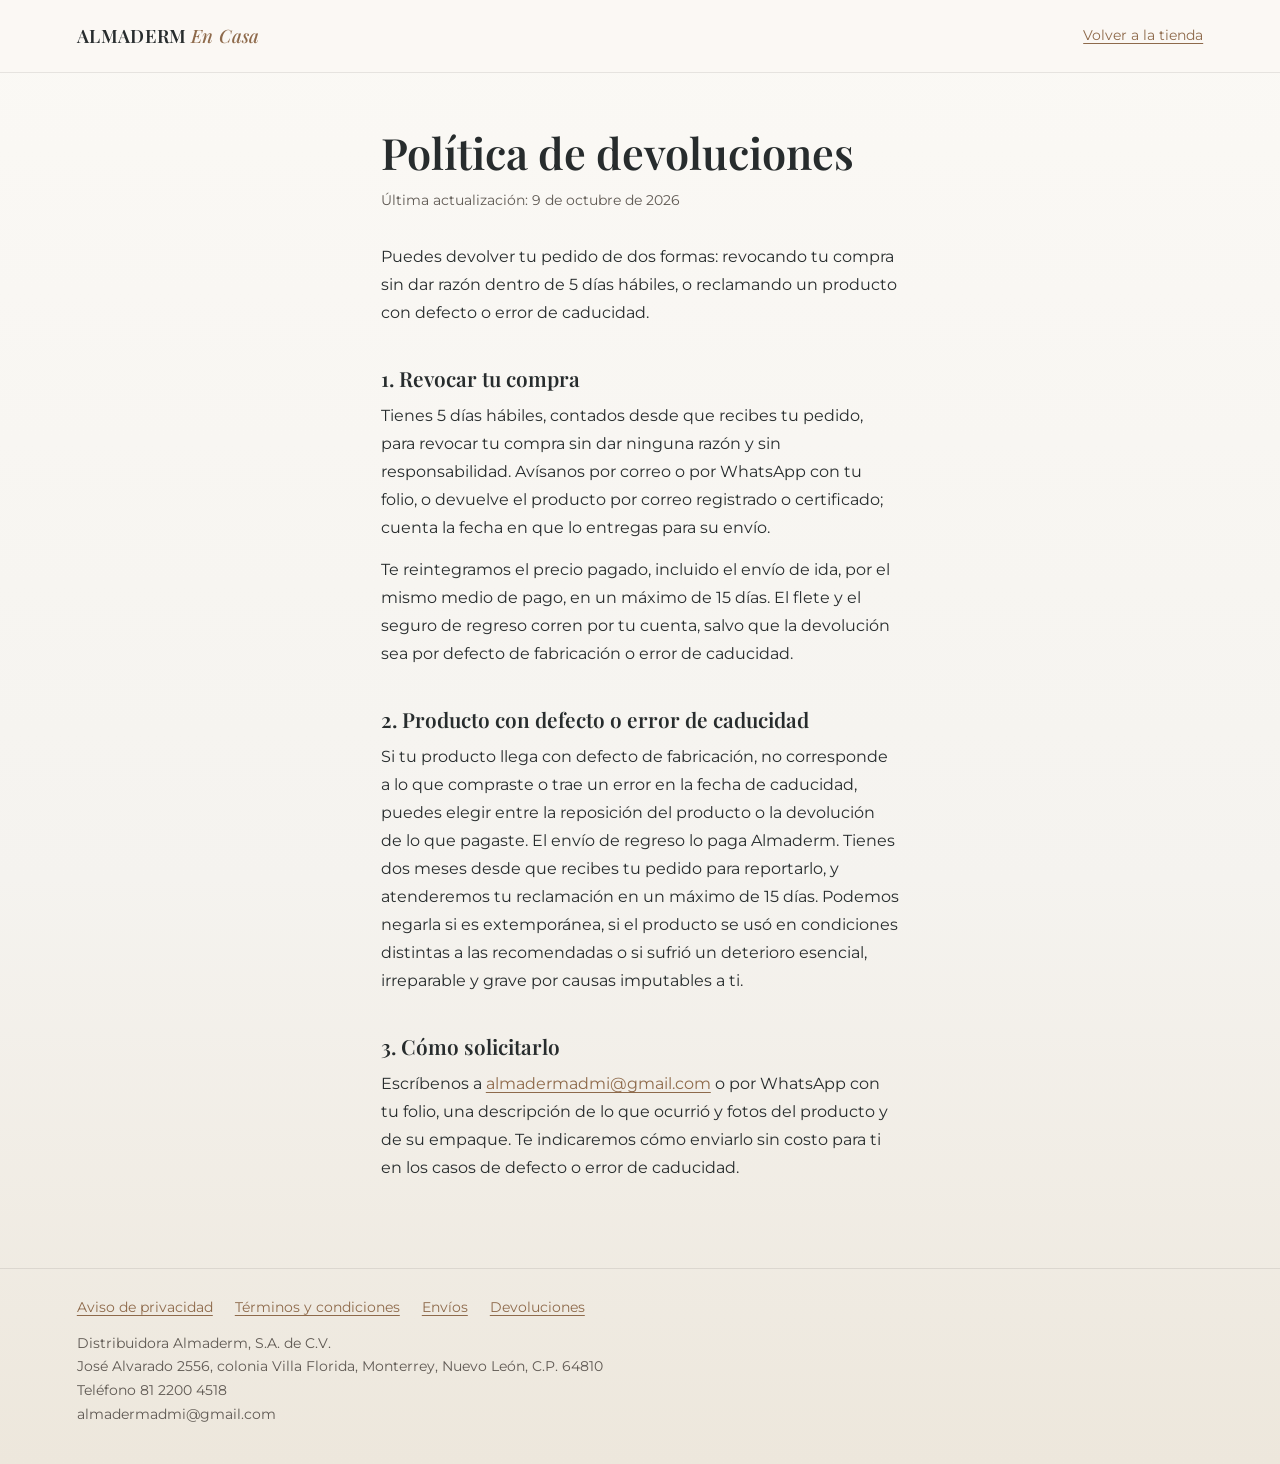
==== devoluciones.html @ 5f592ddb "Add files via upload" ====
<!DOCTYPE html>
<html lang="es">
<head>
<meta charset="UTF-8">
<meta name="viewport" content="width=device-width, initial-scale=1.0">
<title>Política de devoluciones | Almaderm En Casa</title>
<meta name="description" content="Política de devoluciones de Almaderm En Casa: revocación de compra en 5 días hábiles y reclamo por defecto o error de caducidad.">
<link rel="icon" type="image/svg+xml" href="[data-uri]">
<link rel="preconnect" href="https://fonts.googleapis.com">
<link href="https://fonts.googleapis.com/css2?family=Playfair+Display:wght@500;600;700&family=Montserrat:wght@400;500;600&display=swap" rel="stylesheet">
<link rel="stylesheet" href="/legal.css">
</head>
<body>

<header class="topbar">
  <a class="wordmark" href="/">ALMADERM <span>En Casa</span></a>
  <a class="back" href="/">Volver a la tienda</a>
</header>

<main>
  <h1>Política de devoluciones</h1>
  <p class="updated">Última actualización: 9 de octubre de 2026</p>

  <p>Puedes devolver tu pedido de dos formas: revocando tu compra sin dar razón dentro de 5 días hábiles, o reclamando un producto con defecto o error de caducidad.</p>

  <h2>1. Revocar tu compra</h2>
  <p>Tienes 5 días hábiles, contados desde que recibes tu pedido, para revocar tu compra sin dar ninguna razón y sin responsabilidad. Avísanos por correo o por WhatsApp con tu folio, o devuelve el producto por correo registrado o certificado; cuenta la fecha en que lo entregas para su envío.</p>
  <p>Te reintegramos el precio pagado, incluido el envío de ida, por el mismo medio de pago, en un máximo de 15 días. El flete y el seguro de regreso corren por tu cuenta, salvo que la devolución sea por defecto de fabricación o error de caducidad.</p>

  <h2>2. Producto con defecto o error de caducidad</h2>
  <p>Si tu producto llega con defecto de fabricación, no corresponde a lo que compraste o trae un error en la fecha de caducidad, puedes elegir entre la reposición del producto o la devolución de lo que pagaste. El envío de regreso lo paga Almaderm. Tienes dos meses desde que recibes tu pedido para reportarlo, y atenderemos tu reclamación en un máximo de 15 días. Podemos negarla si es extemporánea, si el producto se usó en condiciones distintas a las recomendadas o si sufrió un deterioro esencial, irreparable y grave por causas imputables a ti.</p>

  <h2>3. Cómo solicitarlo</h2>
  <p>Escríbenos a <a href="mailto:almadermadmi@gmail.com">almadermadmi@gmail.com</a> o por WhatsApp con tu folio, una descripción de lo que ocurrió y fotos del producto y de su empaque. Te indicaremos cómo enviarlo sin costo para ti en los casos de defecto o error de caducidad.</p>
</main>

<footer class="site-footer">
  <nav aria-label="Políticas del sitio">
    <a href="/aviso-privacidad.html">Aviso de privacidad</a>
    <a href="/terminos.html">Términos y condiciones</a>
    <a href="/envios.html">Envíos</a>
    <a href="/devoluciones.html">Devoluciones</a>
  </nav>
  <p>Distribuidora Almaderm, S.A. de C.V.</p>
  <p>José Alvarado 2556, colonia Villa Florida, Monterrey, Nuevo León, C.P. 64810</p>
  <p>Teléfono 81 2200 4518</p>
  <p>almadermadmi@gmail.com</p>
</footer>

</body>
</html>
---- legal.css ----
:root{
  --crema: #F5F3EF;
  --crema-soft: #FBF9F5;
  --crema-deep: #EDE7DC;
  --carbon: #272C2D;
  --carbon-muted: #5F5953;
  --dorado: #B79E76;
  --dorado-deep: #8E6A4B;
}

*{ box-sizing: border-box; margin: 0; padding: 0; }

html{ -webkit-text-size-adjust: 100%; }

body{
  background: linear-gradient(180deg, var(--crema-soft) 0%, var(--crema) 60%, var(--crema-deep) 100%);
  color: var(--carbon);
  font-family: 'Montserrat', sans-serif;
  font-weight: 400;
  font-size: 1rem;
  line-height: 1.75;
  min-height: 100vh;
  display: flex;
  flex-direction: column;
}

a{ color: var(--dorado-deep); text-underline-offset: 3px; }
a:hover{ color: var(--carbon); }

:focus-visible{
  outline: 2px solid var(--dorado-deep);
  outline-offset: 3px;
  border-radius: 2px;
}

.topbar{
  display: flex;
  align-items: center;
  justify-content: space-between;
  gap: 16px;
  padding: 20px 6vw;
  border-bottom: 1px solid rgba(39,44,45,0.1);
  background: rgba(251,249,245,0.92);
}

.wordmark{
  font-family: 'Playfair Display', serif;
  font-weight: 600;
  font-size: 1.15rem;
  letter-spacing: 0.02em;
  color: var(--carbon);
  text-decoration: none;
}
.wordmark span{ color: var(--dorado-deep); font-style: italic; font-weight: 500; }

.back{ font-size: 0.85rem; }

main{
  flex: 1;
  width: 100%;
  max-width: 42rem;
  margin: 0 auto;
  padding: 6vh 6vw 8vh;
}

h1{
  font-family: 'Playfair Display', serif;
  font-weight: 600;
  font-size: clamp(1.9rem, 4.4vw, 2.7rem);
  line-height: 1.2;
  margin-bottom: 10px;
}

.updated{
  color: var(--carbon-muted);
  font-size: 0.85rem;
  margin-bottom: 30px;
}

h2{
  font-family: 'Playfair Display', serif;
  font-weight: 600;
  font-size: 1.3rem;
  line-height: 1.3;
  margin: 38px 0 10px;
}

p{ margin-bottom: 14px; }

ul{ margin: 0 0 14px 1.2rem; }
li{ margin-bottom: 8px; }

strong{ font-weight: 600; }

.table-wrap{
  overflow-x: auto;
  margin: 6px 0 16px;
  border: 1px solid rgba(39,44,45,0.14);
  border-radius: 8px;
  background: #FFFFFF;
}

table{
  width: 100%;
  border-collapse: collapse;
  font-size: 0.9rem;
  line-height: 1.55;
  min-width: 520px;
}

th, td{
  text-align: left;
  padding: 11px 14px;
  border-bottom: 1px solid rgba(39,44,45,0.08);
  vertical-align: top;
}

th{ font-weight: 600; background: var(--crema-deep); }
tr:last-child td{ border-bottom: none; }

.site-footer{
  border-top: 1px solid rgba(39,44,45,0.1);
  padding: 28px 6vw 36px;
  font-size: 0.85rem;
  line-height: 1.6;
  color: var(--carbon-muted);
}

.site-footer nav{
  display: flex;
  flex-wrap: wrap;
  gap: 6px 22px;
  margin-bottom: 14px;
}

.site-footer p{ margin-bottom: 2px; }

@media (max-width: 600px){
  .topbar{ padding: 14px 5vw; }
  .wordmark{ font-size: 1rem; }
  main{ padding: 4vh 5vw 6vh; }
}
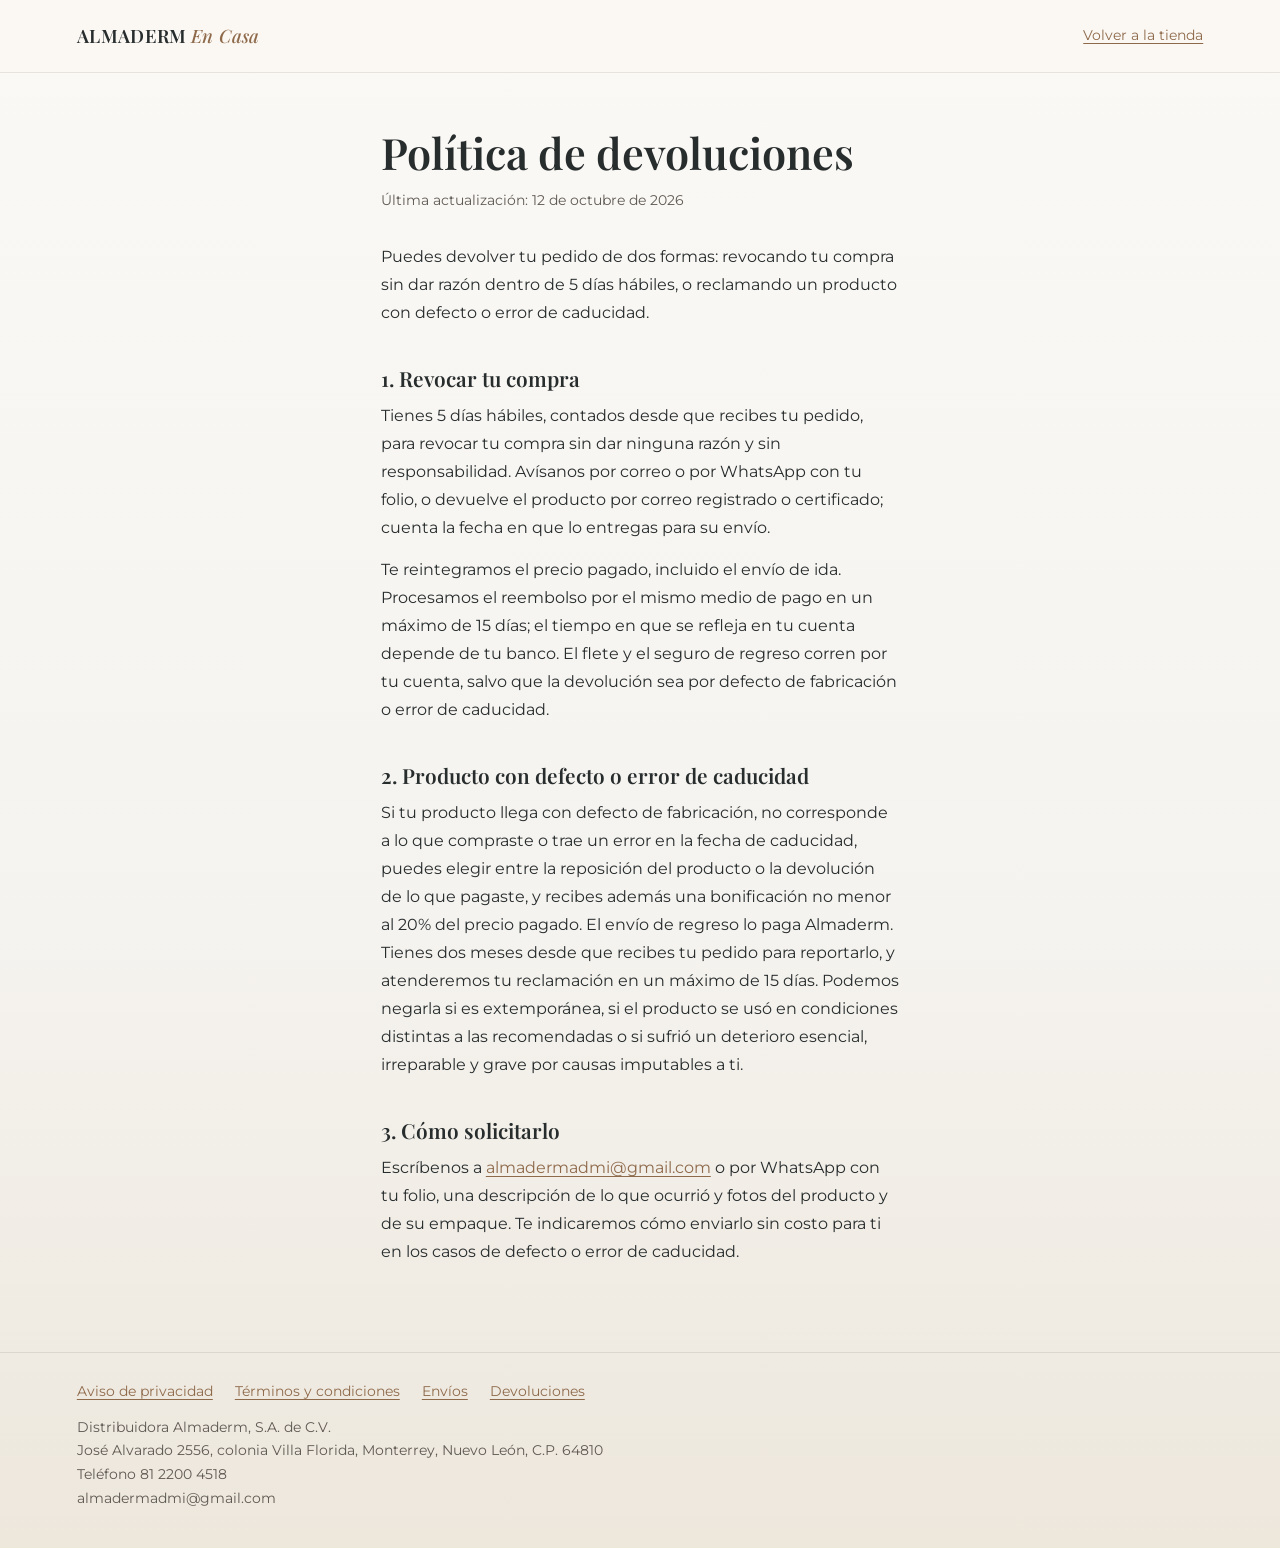
==== commit 5fd70397: "Add files via upload" ====
--- a/devoluciones.html
+++ b/devoluciones.html
@@ -19,16 +19,16 @@
 
 <main>
   <h1>Política de devoluciones</h1>
-  <p class="updated">Última actualización: 9 de octubre de 2026</p>
+  <p class="updated">Última actualización: 12 de octubre de 2026</p>
 
   <p>Puedes devolver tu pedido de dos formas: revocando tu compra sin dar razón dentro de 5 días hábiles, o reclamando un producto con defecto o error de caducidad.</p>
 
   <h2>1. Revocar tu compra</h2>
   <p>Tienes 5 días hábiles, contados desde que recibes tu pedido, para revocar tu compra sin dar ninguna razón y sin responsabilidad. Avísanos por correo o por WhatsApp con tu folio, o devuelve el producto por correo registrado o certificado; cuenta la fecha en que lo entregas para su envío.</p>
-  <p>Te reintegramos el precio pagado, incluido el envío de ida, por el mismo medio de pago, en un máximo de 15 días. El flete y el seguro de regreso corren por tu cuenta, salvo que la devolución sea por defecto de fabricación o error de caducidad.</p>
+  <p>Te reintegramos el precio pagado, incluido el envío de ida. Procesamos el reembolso por el mismo medio de pago en un máximo de 15 días; el tiempo en que se refleja en tu cuenta depende de tu banco. El flete y el seguro de regreso corren por tu cuenta, salvo que la devolución sea por defecto de fabricación o error de caducidad.</p>
 
   <h2>2. Producto con defecto o error de caducidad</h2>
-  <p>Si tu producto llega con defecto de fabricación, no corresponde a lo que compraste o trae un error en la fecha de caducidad, puedes elegir entre la reposición del producto o la devolución de lo que pagaste. El envío de regreso lo paga Almaderm. Tienes dos meses desde que recibes tu pedido para reportarlo, y atenderemos tu reclamación en un máximo de 15 días. Podemos negarla si es extemporánea, si el producto se usó en condiciones distintas a las recomendadas o si sufrió un deterioro esencial, irreparable y grave por causas imputables a ti.</p>
+  <p>Si tu producto llega con defecto de fabricación, no corresponde a lo que compraste o trae un error en la fecha de caducidad, puedes elegir entre la reposición del producto o la devolución de lo que pagaste, y recibes además una bonificación no menor al 20% del precio pagado. El envío de regreso lo paga Almaderm. Tienes dos meses desde que recibes tu pedido para reportarlo, y atenderemos tu reclamación en un máximo de 15 días. Podemos negarla si es extemporánea, si el producto se usó en condiciones distintas a las recomendadas o si sufrió un deterioro esencial, irreparable y grave por causas imputables a ti.</p>
 
   <h2>3. Cómo solicitarlo</h2>
   <p>Escríbenos a <a href="mailto:almadermadmi@gmail.com">almadermadmi@gmail.com</a> o por WhatsApp con tu folio, una descripción de lo que ocurrió y fotos del producto y de su empaque. Te indicaremos cómo enviarlo sin costo para ti en los casos de defecto o error de caducidad.</p>
